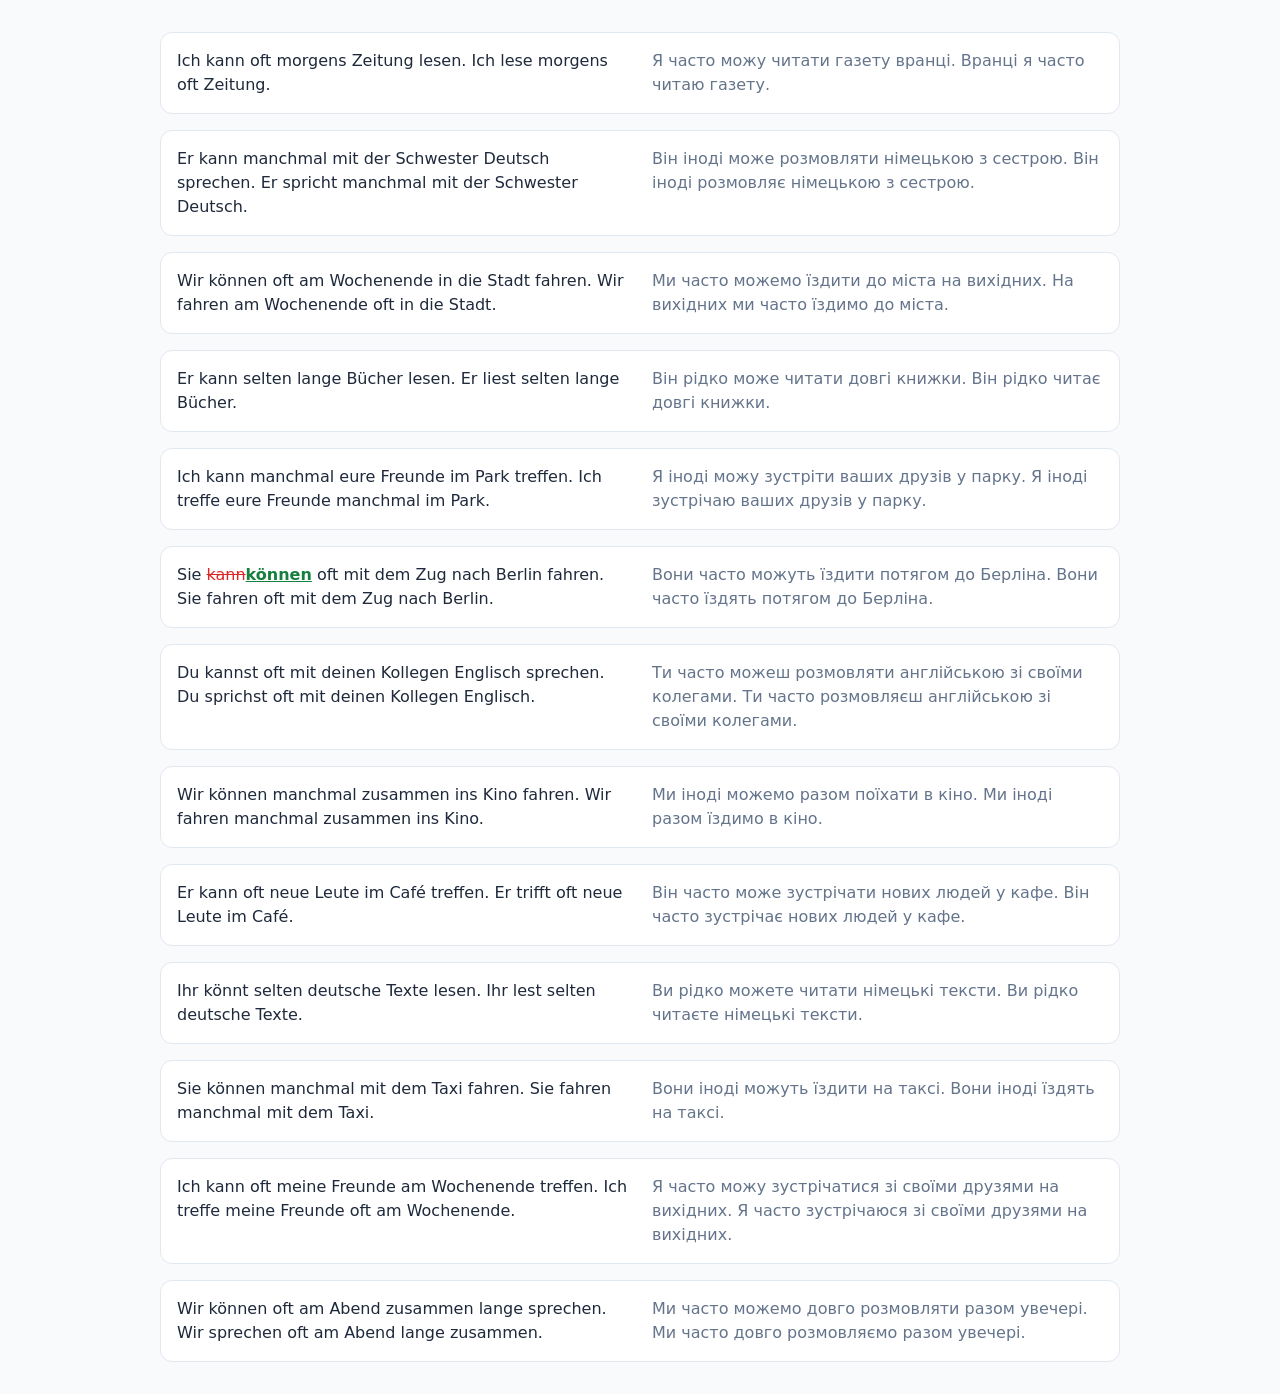
==== .grammar-preview.html @ 2936b985 "Add dynamic lesson practice Co-authored-by: Copilot App <223556219+Copilot@users.noreply.github.com>" ====
<!doctype html>
<html lang="uk">
<head>
  <meta charset="utf-8">
  <meta name="viewport" content="width=device-width, initial-scale=1">
  <title>German grammar correction</title>
  <style>
    body {
      margin: 0;
      padding: 2rem;
      background: #f8fafc;
      color: #1e293b;
      font: 1rem/1.5 system-ui, sans-serif;
    }
    .grammar-result {
      display: flex;
      flex-direction: column;
      gap: 1rem;
      max-width: 60rem;
      margin: 0 auto;
    }
    .correction-row {
      display: grid;
      grid-template-columns: minmax(0, 1fr) minmax(0, 1fr);
      gap: 1.5rem;
      padding: 1rem;
      border: 1px solid #e2e8f0;
      border-radius: 0.75rem;
      background: white;
    }
    .wrong {
      color: #dc2626;
      text-decoration: line-through;
    }
    .right {
      color: #15803d;
      font-weight: 700;
    }
    .translation {
      margin: 0;
      color: #64748b;
    }
    @media (max-width: 40rem) {
      body {
        padding: 1rem;
      }
      .correction-row {
        grid-template-columns: 1fr;
        gap: 0.5rem;
      }
    }
  </style>
</head>
<body>
  <section class="grammar-result">
    <div class="correction-row">
      <span class="correction-text">Ich kann oft morgens Zeitung lesen. Ich lese morgens oft Zeitung.</span>
      <p class="translation">Я часто можу читати газету вранці. Вранці я часто читаю газету.</p>
    </div>
    <div class="correction-row">
      <span class="correction-text">Er kann manchmal mit der Schwester Deutsch sprechen. Er spricht manchmal mit der Schwester Deutsch.</span>
      <p class="translation">Він іноді може розмовляти німецькою з сестрою. Він іноді розмовляє німецькою з сестрою.</p>
    </div>
    <div class="correction-row">
      <span class="correction-text">Wir können oft am Wochenende in die Stadt fahren. Wir fahren am Wochenende oft in die Stadt.</span>
      <p class="translation">Ми часто можемо їздити до міста на вихідних. На вихідних ми часто їздимо до міста.</p>
    </div>
    <div class="correction-row">
      <span class="correction-text">Er kann selten lange Bücher lesen. Er liest selten lange Bücher.</span>
      <p class="translation">Він рідко може читати довгі книжки. Він рідко читає довгі книжки.</p>
    </div>
    <div class="correction-row">
      <span class="correction-text">Ich kann manchmal eure Freunde im Park treffen. Ich treffe eure Freunde manchmal im Park.</span>
      <p class="translation">Я іноді можу зустріти ваших друзів у парку. Я іноді зустрічаю ваших друзів у парку.</p>
    </div>
    <div class="correction-row">
      <span class="correction-text">Sie <del class="wrong">kann</del><ins class="right">können</ins> oft mit dem Zug nach Berlin fahren. Sie fahren oft mit dem Zug nach Berlin.</span>
      <p class="translation">Вони часто можуть їздити потягом до Берліна. Вони часто їздять потягом до Берліна.</p>
    </div>
    <div class="correction-row">
      <span class="correction-text">Du kannst oft mit deinen Kollegen Englisch sprechen. Du sprichst oft mit deinen Kollegen Englisch.</span>
      <p class="translation">Ти часто можеш розмовляти англійською зі своїми колегами. Ти часто розмовляєш англійською зі своїми колегами.</p>
    </div>
    <div class="correction-row">
      <span class="correction-text">Wir können manchmal zusammen ins Kino fahren. Wir fahren manchmal zusammen ins Kino.</span>
      <p class="translation">Ми іноді можемо разом поїхати в кіно. Ми іноді разом їздимо в кіно.</p>
    </div>
    <div class="correction-row">
      <span class="correction-text">Er kann oft neue Leute im Café treffen. Er trifft oft neue Leute im Café.</span>
      <p class="translation">Він часто може зустрічати нових людей у кафе. Він часто зустрічає нових людей у кафе.</p>
    </div>
    <div class="correction-row">
      <span class="correction-text">Ihr könnt selten deutsche Texte lesen. Ihr lest selten deutsche Texte.</span>
      <p class="translation">Ви рідко можете читати німецькі тексти. Ви рідко читаєте німецькі тексти.</p>
    </div>
    <div class="correction-row">
      <span class="correction-text">Sie können manchmal mit dem Taxi fahren. Sie fahren manchmal mit dem Taxi.</span>
      <p class="translation">Вони іноді можуть їздити на таксі. Вони іноді їздять на таксі.</p>
    </div>
    <div class="correction-row">
      <span class="correction-text">Ich kann oft meine Freunde am Wochenende treffen. Ich treffe meine Freunde oft am Wochenende.</span>
      <p class="translation">Я часто можу зустрічатися зі своїми друзями на вихідних. Я часто зустрічаюся зі своїми друзями на вихідних.</p>
    </div>
    <div class="correction-row">
      <span class="correction-text">Wir können oft am Abend zusammen lange sprechen. Wir sprechen oft am Abend lange zusammen.</span>
      <p class="translation">Ми часто можемо довго розмовляти разом увечері. Ми часто довго розмовляємо разом увечері.</p>
    </div>
  </section>
</body>
</html>
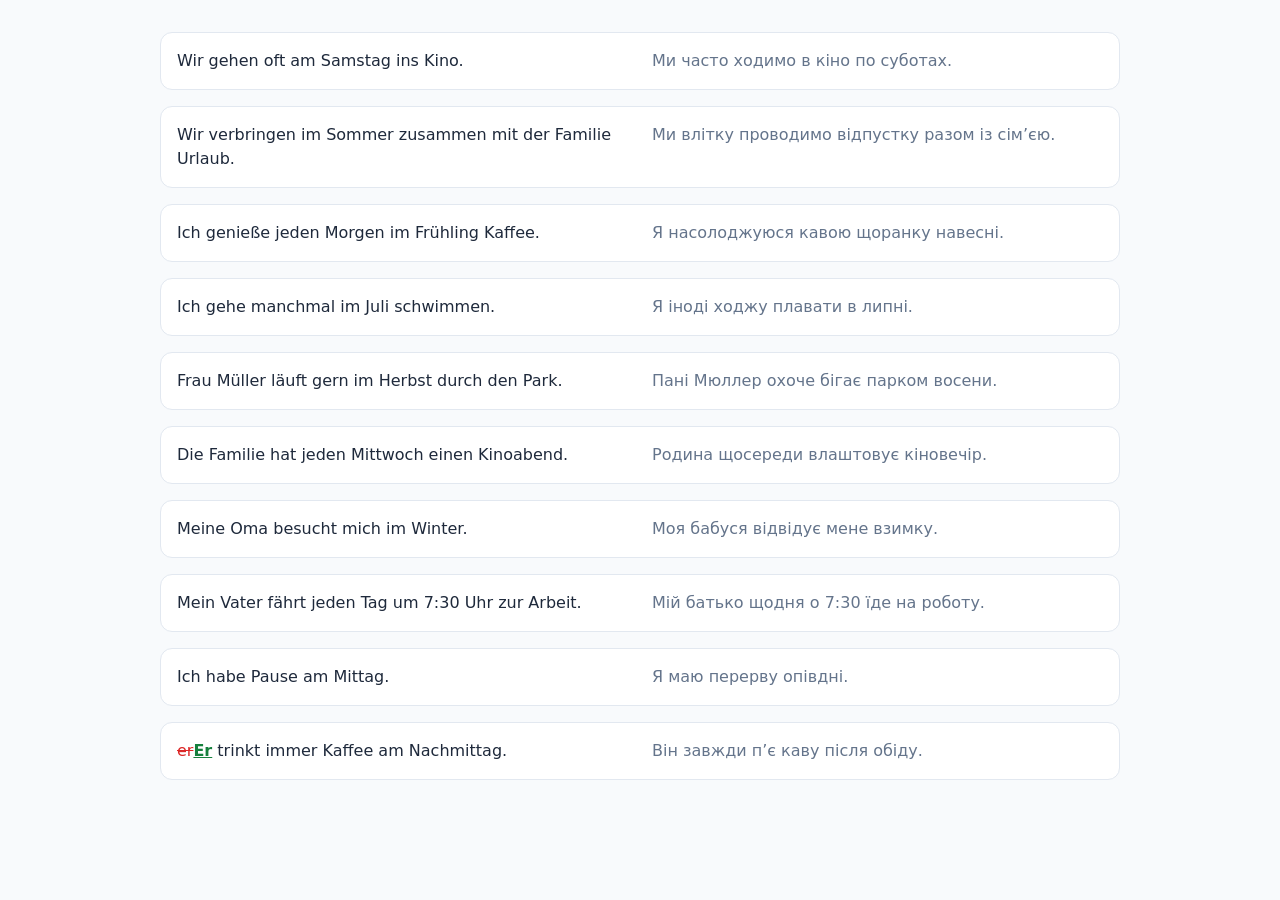
==== commit a45afbf0: "Update grammar exercises and worksheets Co-authored-by: Copilot App <223556219+Copilot@users.noreply" ====
--- a/.grammar-preview.html
+++ b/.grammar-preview.html
@@ -54,56 +54,44 @@
 <body>
   <section class="grammar-result">
     <div class="correction-row">
-      <span class="correction-text">Ich kann oft morgens Zeitung lesen. Ich lese morgens oft Zeitung.</span>
-      <p class="translation">Я часто можу читати газету вранці. Вранці я часто читаю газету.</p>
+      <span class="correction-text">Wir gehen oft am Samstag ins Kino.</span>
+      <p class="translation">Ми часто ходимо в кіно по суботах.</p>
     </div>
     <div class="correction-row">
-      <span class="correction-text">Er kann manchmal mit der Schwester Deutsch sprechen. Er spricht manchmal mit der Schwester Deutsch.</span>
-      <p class="translation">Він іноді може розмовляти німецькою з сестрою. Він іноді розмовляє німецькою з сестрою.</p>
+      <span class="correction-text">Wir verbringen im Sommer zusammen mit der Familie Urlaub.</span>
+      <p class="translation">Ми влітку проводимо відпустку разом із сім’єю.</p>
     </div>
     <div class="correction-row">
-      <span class="correction-text">Wir können oft am Wochenende in die Stadt fahren. Wir fahren am Wochenende oft in die Stadt.</span>
-      <p class="translation">Ми часто можемо їздити до міста на вихідних. На вихідних ми часто їздимо до міста.</p>
+      <span class="correction-text">Ich genieße jeden Morgen im Frühling Kaffee.</span>
+      <p class="translation">Я насолоджуюся кавою щоранку навесні.</p>
     </div>
     <div class="correction-row">
-      <span class="correction-text">Er kann selten lange Bücher lesen. Er liest selten lange Bücher.</span>
-      <p class="translation">Він рідко може читати довгі книжки. Він рідко читає довгі книжки.</p>
+      <span class="correction-text">Ich gehe manchmal im Juli schwimmen.</span>
+      <p class="translation">Я іноді ходжу плавати в липні.</p>
     </div>
     <div class="correction-row">
-      <span class="correction-text">Ich kann manchmal eure Freunde im Park treffen. Ich treffe eure Freunde manchmal im Park.</span>
-      <p class="translation">Я іноді можу зустріти ваших друзів у парку. Я іноді зустрічаю ваших друзів у парку.</p>
+      <span class="correction-text">Frau Müller läuft gern im Herbst durch den Park.</span>
+      <p class="translation">Пані Мюллер охоче бігає парком восени.</p>
     </div>
     <div class="correction-row">
-      <span class="correction-text">Sie <del class="wrong">kann</del><ins class="right">können</ins> oft mit dem Zug nach Berlin fahren. Sie fahren oft mit dem Zug nach Berlin.</span>
-      <p class="translation">Вони часто можуть їздити потягом до Берліна. Вони часто їздять потягом до Берліна.</p>
+      <span class="correction-text">Die Familie hat jeden Mittwoch einen Kinoabend.</span>
+      <p class="translation">Родина щосереди влаштовує кіновечір.</p>
     </div>
     <div class="correction-row">
-      <span class="correction-text">Du kannst oft mit deinen Kollegen Englisch sprechen. Du sprichst oft mit deinen Kollegen Englisch.</span>
-      <p class="translation">Ти часто можеш розмовляти англійською зі своїми колегами. Ти часто розмовляєш англійською зі своїми колегами.</p>
+      <span class="correction-text">Meine Oma besucht mich im Winter.</span>
+      <p class="translation">Моя бабуся відвідує мене взимку.</p>
     </div>
     <div class="correction-row">
-      <span class="correction-text">Wir können manchmal zusammen ins Kino fahren. Wir fahren manchmal zusammen ins Kino.</span>
-      <p class="translation">Ми іноді можемо разом поїхати в кіно. Ми іноді разом їздимо в кіно.</p>
+      <span class="correction-text">Mein Vater fährt jeden Tag um 7:30 Uhr zur Arbeit.</span>
+      <p class="translation">Мій батько щодня о 7:30 їде на роботу.</p>
     </div>
     <div class="correction-row">
-      <span class="correction-text">Er kann oft neue Leute im Café treffen. Er trifft oft neue Leute im Café.</span>
-      <p class="translation">Він часто може зустрічати нових людей у кафе. Він часто зустрічає нових людей у кафе.</p>
+      <span class="correction-text">Ich habe Pause am Mittag.</span>
+      <p class="translation">Я маю перерву опівдні.</p>
     </div>
     <div class="correction-row">
-      <span class="correction-text">Ihr könnt selten deutsche Texte lesen. Ihr lest selten deutsche Texte.</span>
-      <p class="translation">Ви рідко можете читати німецькі тексти. Ви рідко читаєте німецькі тексти.</p>
-    </div>
-    <div class="correction-row">
-      <span class="correction-text">Sie können manchmal mit dem Taxi fahren. Sie fahren manchmal mit dem Taxi.</span>
-      <p class="translation">Вони іноді можуть їздити на таксі. Вони іноді їздять на таксі.</p>
-    </div>
-    <div class="correction-row">
-      <span class="correction-text">Ich kann oft meine Freunde am Wochenende treffen. Ich treffe meine Freunde oft am Wochenende.</span>
-      <p class="translation">Я часто можу зустрічатися зі своїми друзями на вихідних. Я часто зустрічаюся зі своїми друзями на вихідних.</p>
-    </div>
-    <div class="correction-row">
-      <span class="correction-text">Wir können oft am Abend zusammen lange sprechen. Wir sprechen oft am Abend lange zusammen.</span>
-      <p class="translation">Ми часто можемо довго розмовляти разом увечері. Ми часто довго розмовляємо разом увечері.</p>
+      <span class="correction-text"><del class="wrong">er</del><ins class="right">Er</ins> trinkt immer Kaffee am Nachmittag.</span>
+      <p class="translation">Він завжди п’є каву після обіду.</p>
     </div>
   </section>
 </body>
